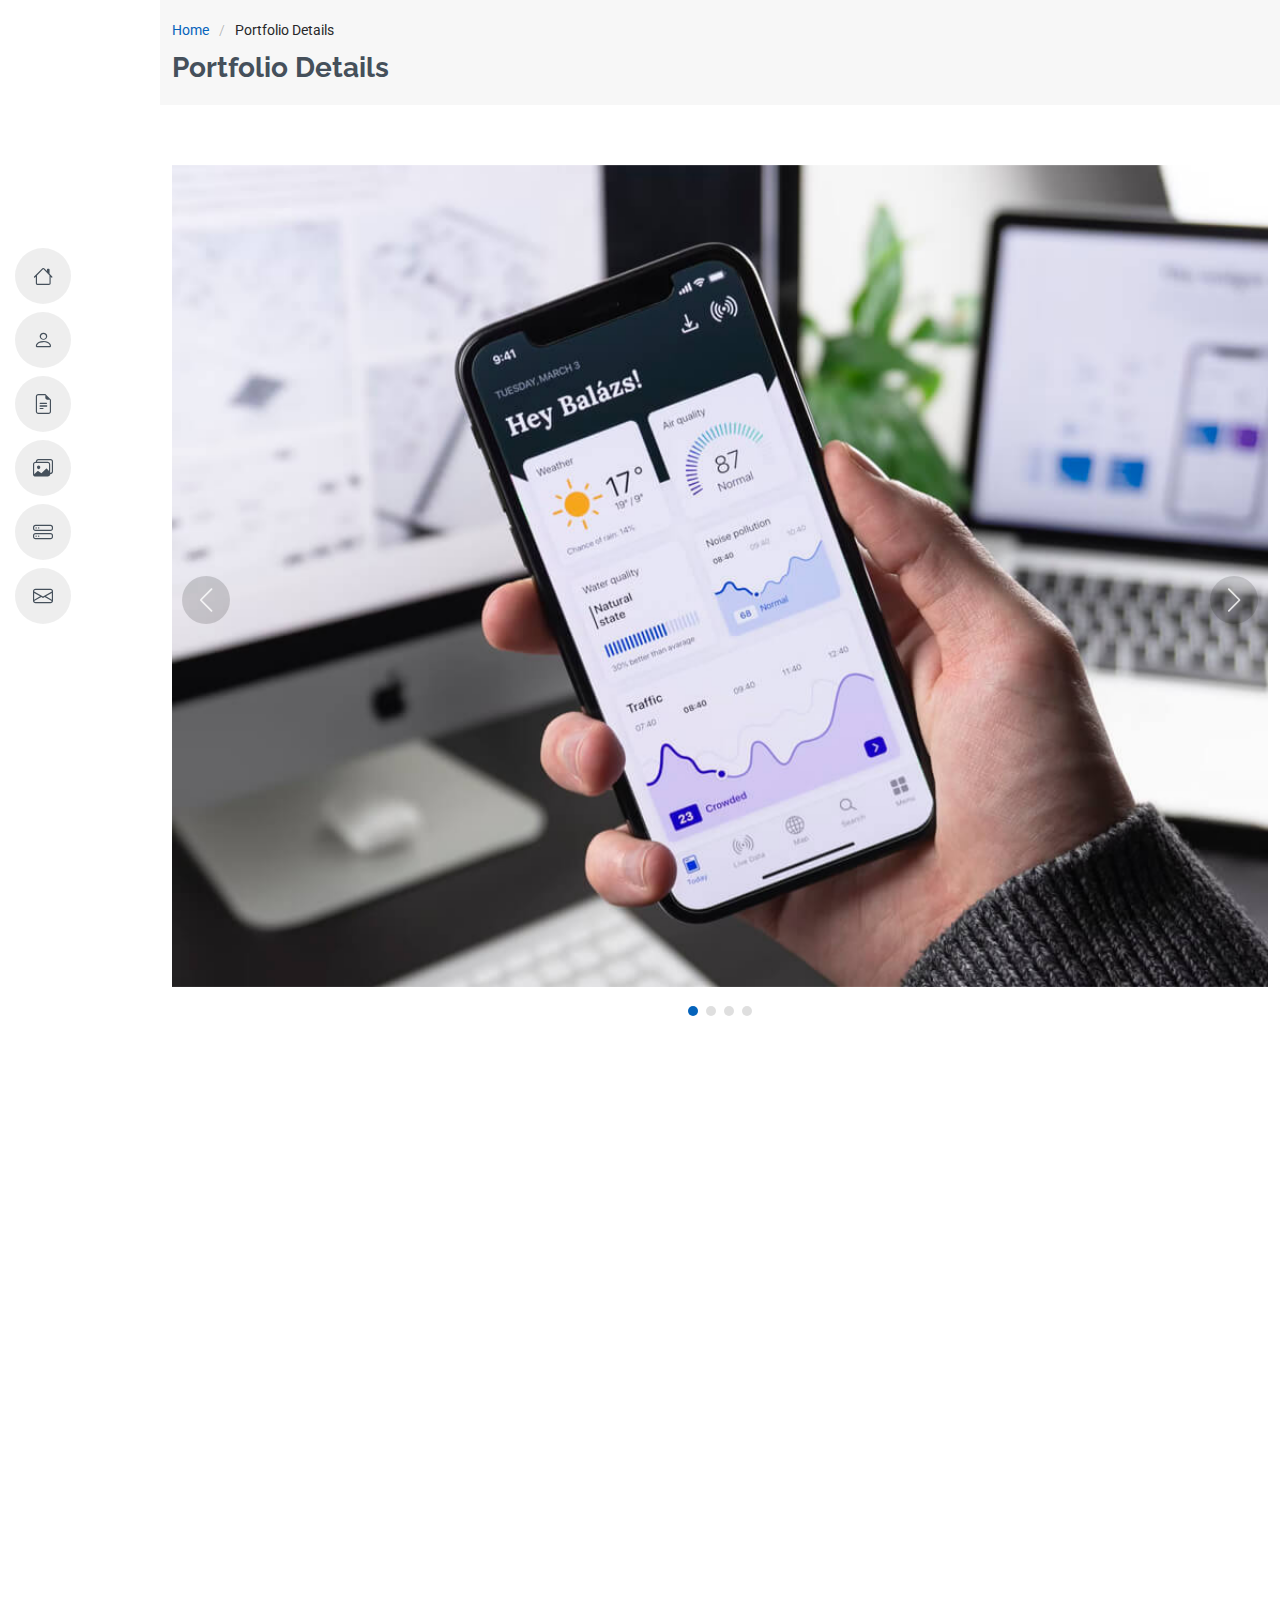
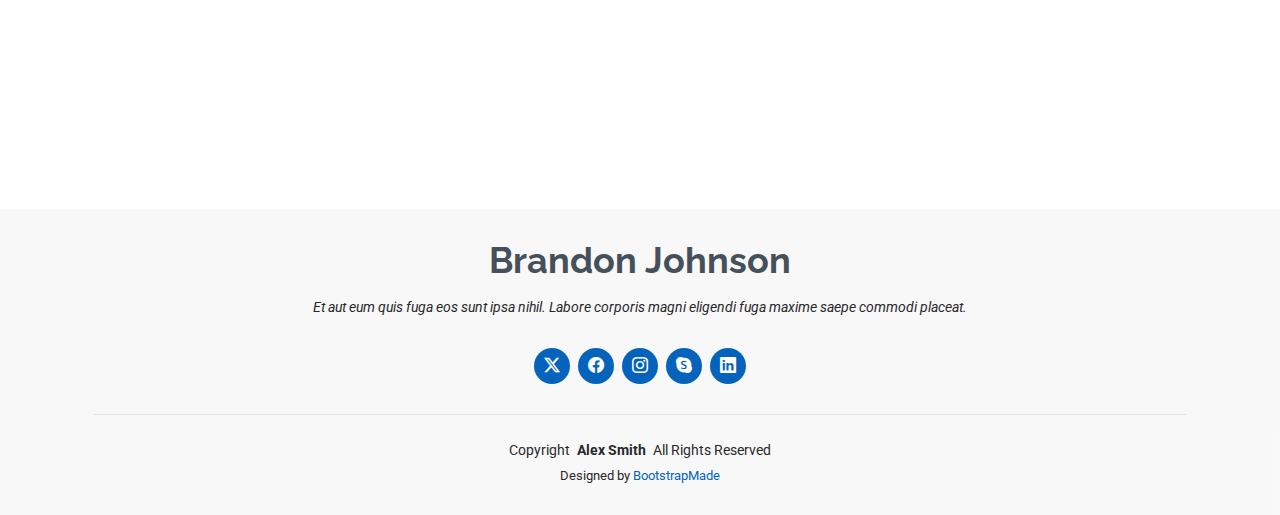
==== portfolio-details.html @ 34d7de76 "web all" ====
<!DOCTYPE html>
<html lang="en">

<head>
  <meta charset="utf-8">
  <meta content="width=device-width, initial-scale=1.0" name="viewport">
  <title>Portfolio Details - MyResume Bootstrap Template</title>
  <meta content="" name="description">
  <meta content="" name="keywords">

  <!-- Favicons -->
  <link href="assets/img/favicon.png" rel="icon">
  <link href="assets/img/apple-touch-icon.png" rel="apple-touch-icon">

  <!-- Fonts -->
  <link href="https://fonts.googleapis.com" rel="preconnect">
  <link href="https://fonts.gstatic.com" rel="preconnect" crossorigin>
  <link href="https://fonts.googleapis.com/css2?family=Roboto:ital,wght@0,100;0,300;0,400;0,500;0,700;0,900;1,100;1,300;1,400;1,500;1,700;1,900&family=Poppins:ital,wght@0,100;0,200;0,300;0,400;0,500;0,600;0,700;0,800;0,900;1,100;1,200;1,300;1,400;1,500;1,600;1,700;1,800;1,900&family=Raleway:ital,wght@0,100;0,200;0,300;0,400;0,500;0,600;0,700;0,800;0,900;1,100;1,200;1,300;1,400;1,500;1,600;1,700;1,800;1,900&display=swap" rel="stylesheet">

  <!-- Vendor CSS Files -->
  <link href="assets/vendor/bootstrap/css/bootstrap.min.css" rel="stylesheet">
  <link href="assets/vendor/bootstrap-icons/bootstrap-icons.css" rel="stylesheet">
  <link href="assets/vendor/aos/aos.css" rel="stylesheet">
  <link href="assets/vendor/glightbox/css/glightbox.min.css" rel="stylesheet">
  <link href="assets/vendor/swiper/swiper-bundle.min.css" rel="stylesheet">

  <!-- Main CSS File -->
  <link href="assets/css/main.css" rel="stylesheet">

  <!-- =======================================================
  * Template Name: MyResume
  * Template URL: https://bootstrapmade.com/free-html-bootstrap-template-my-resume/
  * Updated: Jun 14 2024 with Bootstrap v5.3.3
  * Author: BootstrapMade.com
  * License: https://bootstrapmade.com/license/
  ======================================================== -->
</head>

<body class="portfolio-details-page">

  <header id="header" class="header d-flex flex-column justify-content-center">

    <i class="header-toggle d-xl-none bi bi-list"></i>

    <nav id="navmenu" class="navmenu">
      <ul>
        <li><a href="#hero"><i class="bi bi-house navicon"></i><span>Home</span></a></li>
        <li><a href="#about"><i class="bi bi-person navicon"></i><span>About</span></a></li>
        <li><a href="#resume"><i class="bi bi-file-earmark-text navicon"></i><span>Resume</span></a></li>
        <li><a href="#portfolio"><i class="bi bi-images navicon"></i><span>Portfolio</span></a></li>
        <li><a href="#services"><i class="bi bi-hdd-stack navicon"></i><span>Services</span></a></li>
        <li><a href="#contact"><i class="bi bi-envelope navicon"></i><span>Contact</span></a></li>
      </ul>
    </nav>

  </header>

  <main class="main">

    <!-- Page Title -->
    <div class="page-title" data-aos="fade">
      <div class="container">
        <nav class="breadcrumbs">
          <ol>
            <li><a href="index.html">Home</a></li>
            <li class="current">Portfolio Details</li>
          </ol>
        </nav>
        <h1>Portfolio Details</h1>
      </div>
    </div><!-- End Page Title -->

    <!-- Portfolio Details Section -->
    <section id="portfolio-details" class="portfolio-details section">

      <div class="container" data-aos="fade-up">

        <div class="portfolio-details-slider swiper init-swiper">
          <script type="application/json" class="swiper-config">
            {
              "loop": true,
              "speed": 600,
              "autoplay": {
                "delay": 5000
              },
              "slidesPerView": "auto",
              "navigation": {
                "nextEl": ".swiper-button-next",
                "prevEl": ".swiper-button-prev"
              },
              "pagination": {
                "el": ".swiper-pagination",
                "type": "bullets",
                "clickable": true
              }
            }
          </script>
          <div class="swiper-wrapper align-items-center">

            <div class="swiper-slide">
              <img src="assets/img/portfolio/app-1.jpg" alt="">
            </div>

            <div class="swiper-slide">
              <img src="assets/img/portfolio/product-1.jpg" alt="">
            </div>

            <div class="swiper-slide">
              <img src="assets/img/portfolio/branding-1.jpg" alt="">
            </div>

            <div class="swiper-slide">
              <img src="assets/img/portfolio/books-1.jpg" alt="">
            </div>

          </div>
          <div class="swiper-button-prev"></div>
          <div class="swiper-button-next"></div>
          <div class="swiper-pagination"></div>
        </div>

        <div class="row justify-content-between gy-4 mt-4">

          <div class="col-lg-8" data-aos="fade-up">
            <div class="portfolio-description">
              <h2>This is an example of portfolio details</h2>
              <p>
                Autem ipsum nam porro corporis rerum. Quis eos dolorem eos itaque inventore commodi labore quia quia. Exercitationem repudiandae officiis neque suscipit non officia eaque itaque enim. Voluptatem officia accusantium nesciunt est omnis tempora consectetur dignissimos. Sequi nulla at esse enim cum deserunt eius.
              </p>
              <p>
                Amet consequatur qui dolore veniam voluptatem voluptatem sit. Non aspernatur atque natus ut cum nam et. Praesentium error dolores rerum minus sequi quia veritatis eum. Eos et doloribus doloremque nesciunt molestiae laboriosam.
              </p>

              <div class="testimonial-item">
                <p>
                  <i class="bi bi-quote quote-icon-left"></i>
                  <span>Export tempor illum tamen malis malis eram quae irure esse labore quem cillum quid cillum eram malis quorum velit fore eram velit sunt aliqua noster fugiat irure amet legam anim culpa.</span>
                  <i class="bi bi-quote quote-icon-right"></i>
                </p>
                <div>
                  <img src="assets/img/testimonials/testimonials-2.jpg" class="testimonial-img" alt="">
                  <h3>Sara Wilsson</h3>
                  <h4>Designer</h4>
                </div>
              </div>

              <p>
                Impedit ipsum quae et aliquid doloribus et voluptatem quasi. Perspiciatis occaecati earum et magnam animi. Quibusdam non qui ea vitae suscipit vitae sunt. Repudiandae incidunt cumque minus deserunt assumenda tempore. Delectus voluptas necessitatibus est.
              </p>

              <p>
                Sunt voluptatum sapiente facilis quo odio aut ipsum repellat debitis. Molestiae et autem libero. Explicabo et quod necessitatibus similique quis dolor eum. Numquam eaque praesentium rem et qui nesciunt.
              </p>

            </div>
          </div>

          <div class="col-lg-3" data-aos="fade-up" data-aos-delay="100">
            <div class="portfolio-info">
              <h3>Project information</h3>
              <ul>
                <li><strong>Category</strong> Web design</li>
                <li><strong>Client</strong> ASU Company</li>
                <li><strong>Project date</strong> 01 March, 2020</li>
                <li><strong>Project URL</strong> <a href="#">www.example.com</a></li>
                <li><a href="#" class="btn-visit align-self-start">Visit Website</a></li>
              </ul>
            </div>
          </div>

        </div>

      </div>

    </section><!-- /Portfolio Details Section -->

  </main>

  <footer id="footer" class="footer position-relative">
    <div class="container">
      <h3 class="sitename">Brandon Johnson</h3>
      <p>Et aut eum quis fuga eos sunt ipsa nihil. Labore corporis magni eligendi fuga maxime saepe commodi placeat.</p>
      <div class="social-links d-flex justify-content-center">
        <a href=""><i class="bi bi-twitter-x"></i></a>
        <a href=""><i class="bi bi-facebook"></i></a>
        <a href=""><i class="bi bi-instagram"></i></a>
        <a href=""><i class="bi bi-skype"></i></a>
        <a href=""><i class="bi bi-linkedin"></i></a>
      </div>
      <div class="container">
        <div class="copyright">
          <span>Copyright</span> <strong class="px-1 sitename">Alex Smith</strong> <span>All Rights Reserved</span>
        </div>
        <div class="credits">
          <!-- All the links in the footer should remain intact. -->
          <!-- You can delete the links only if you've purchased the pro version. -->
          <!-- Licensing information: https://bootstrapmade.com/license/ -->
          <!-- Purchase the pro version with working PHP/AJAX contact form: [buy-url] -->
          Designed by <a href="https://bootstrapmade.com/">BootstrapMade</a>
        </div>
      </div>
    </div>
  </footer>

  <!-- Scroll Top -->
  <a href="#" id="scroll-top" class="scroll-top d-flex align-items-center justify-content-center"><i class="bi bi-arrow-up-short"></i></a>

  <!-- Preloader -->
  <div id="preloader"></div>

  <!-- Vendor JS Files -->
  <script src="assets/vendor/bootstrap/js/bootstrap.bundle.min.js"></script>
  <script src="assets/vendor/php-email-form/validate.js"></script>
  <script src="assets/vendor/aos/aos.js"></script>
  <script src="assets/vendor/typed.js/typed.umd.js"></script>
  <script src="assets/vendor/purecounter/purecounter_vanilla.js"></script>
  <script src="assets/vendor/waypoints/noframework.waypoints.js"></script>
  <script src="assets/vendor/glightbox/js/glightbox.min.js"></script>
  <script src="assets/vendor/imagesloaded/imagesloaded.pkgd.min.js"></script>
  <script src="assets/vendor/isotope-layout/isotope.pkgd.min.js"></script>
  <script src="assets/vendor/swiper/swiper-bundle.min.js"></script>

  <!-- Main JS File -->
  <script src="assets/js/main.js"></script>

</body>

</html>
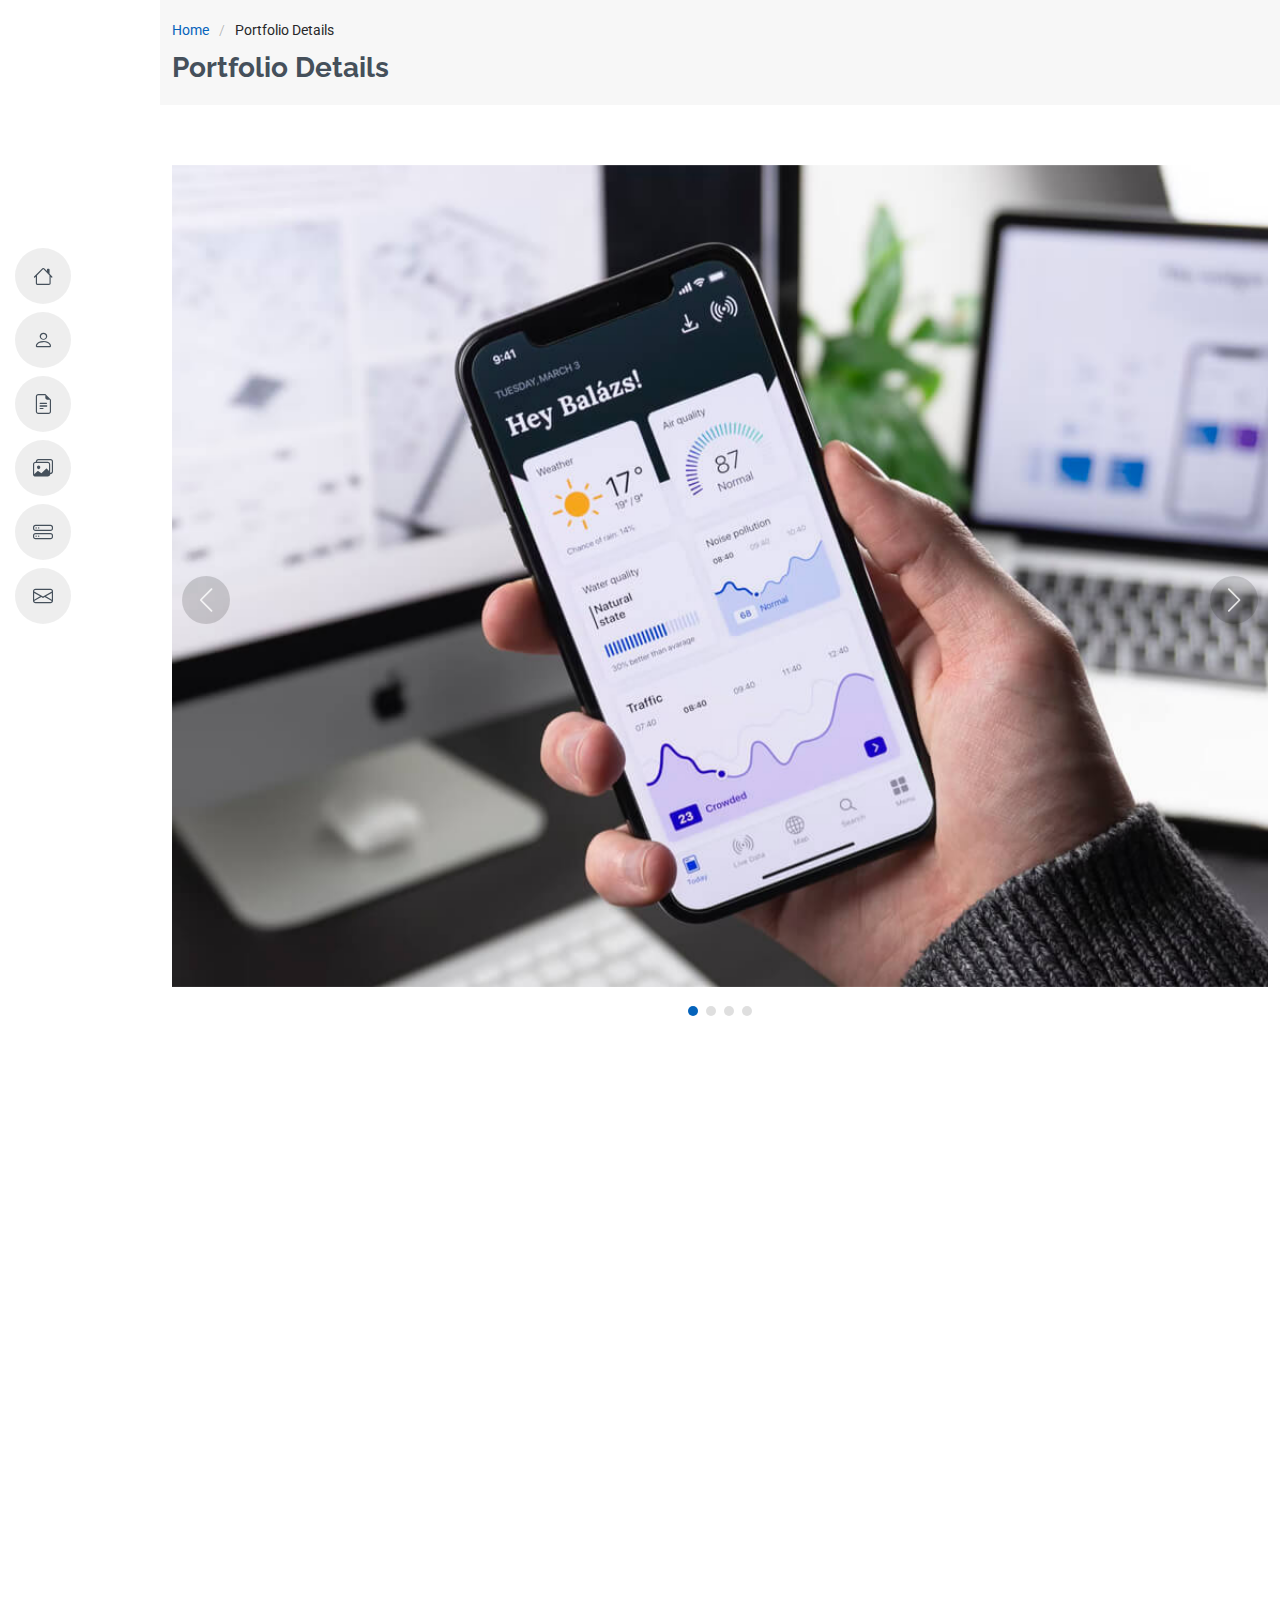
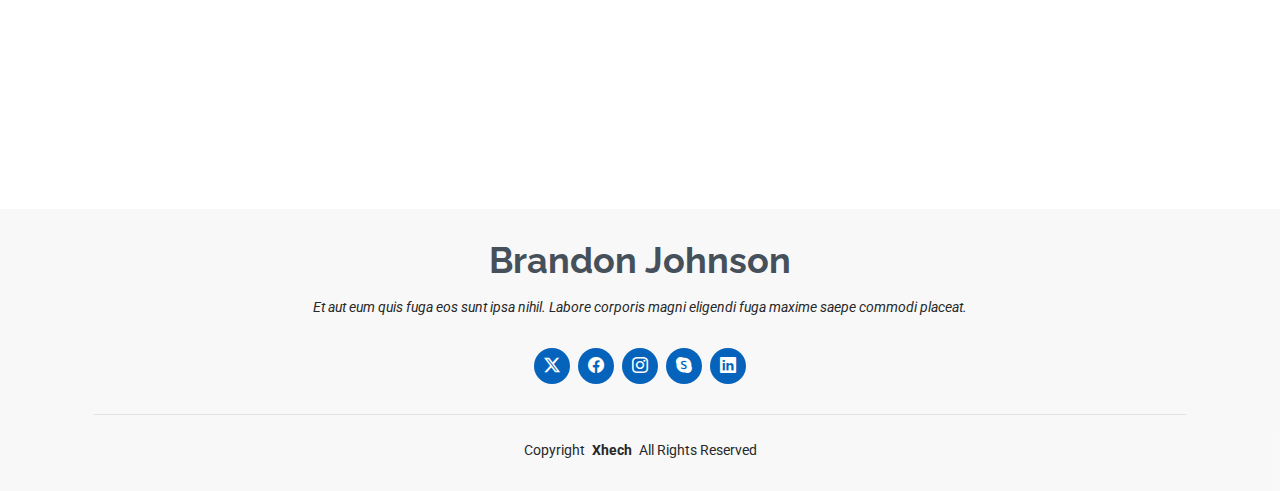
==== commit 539e26f8: "update2" ====
--- a/portfolio-details.html
+++ b/portfolio-details.html
@@ -4,7 +4,7 @@
 <head>
   <meta charset="utf-8">
   <meta content="width=device-width, initial-scale=1.0" name="viewport">
-  <title>Portfolio Details - MyResume Bootstrap Template</title>
+  <title>Portfolio Details - Xhech</title>
   <meta content="" name="description">
   <meta content="" name="keywords">
 
@@ -27,13 +27,7 @@
   <!-- Main CSS File -->
   <link href="assets/css/main.css" rel="stylesheet">
 
-  <!-- =======================================================
-  * Template Name: MyResume
-  * Template URL: https://bootstrapmade.com/free-html-bootstrap-template-my-resume/
-  * Updated: Jun 14 2024 with Bootstrap v5.3.3
-  * Author: BootstrapMade.com
-  * License: https://bootstrapmade.com/license/
-  ======================================================== -->
+
 </head>
 
 <body class="portfolio-details-page">
@@ -189,14 +183,7 @@
       </div>
       <div class="container">
         <div class="copyright">
-          <span>Copyright</span> <strong class="px-1 sitename">Alex Smith</strong> <span>All Rights Reserved</span>
-        </div>
-        <div class="credits">
-          <!-- All the links in the footer should remain intact. -->
-          <!-- You can delete the links only if you've purchased the pro version. -->
-          <!-- Licensing information: https://bootstrapmade.com/license/ -->
-          <!-- Purchase the pro version with working PHP/AJAX contact form: [buy-url] -->
-          Designed by <a href="https://bootstrapmade.com/">BootstrapMade</a>
+          <span>Copyright</span> <strong class="px-1 sitename">Xhech</strong> <span>All Rights Reserved</span>
         </div>
       </div>
     </div>
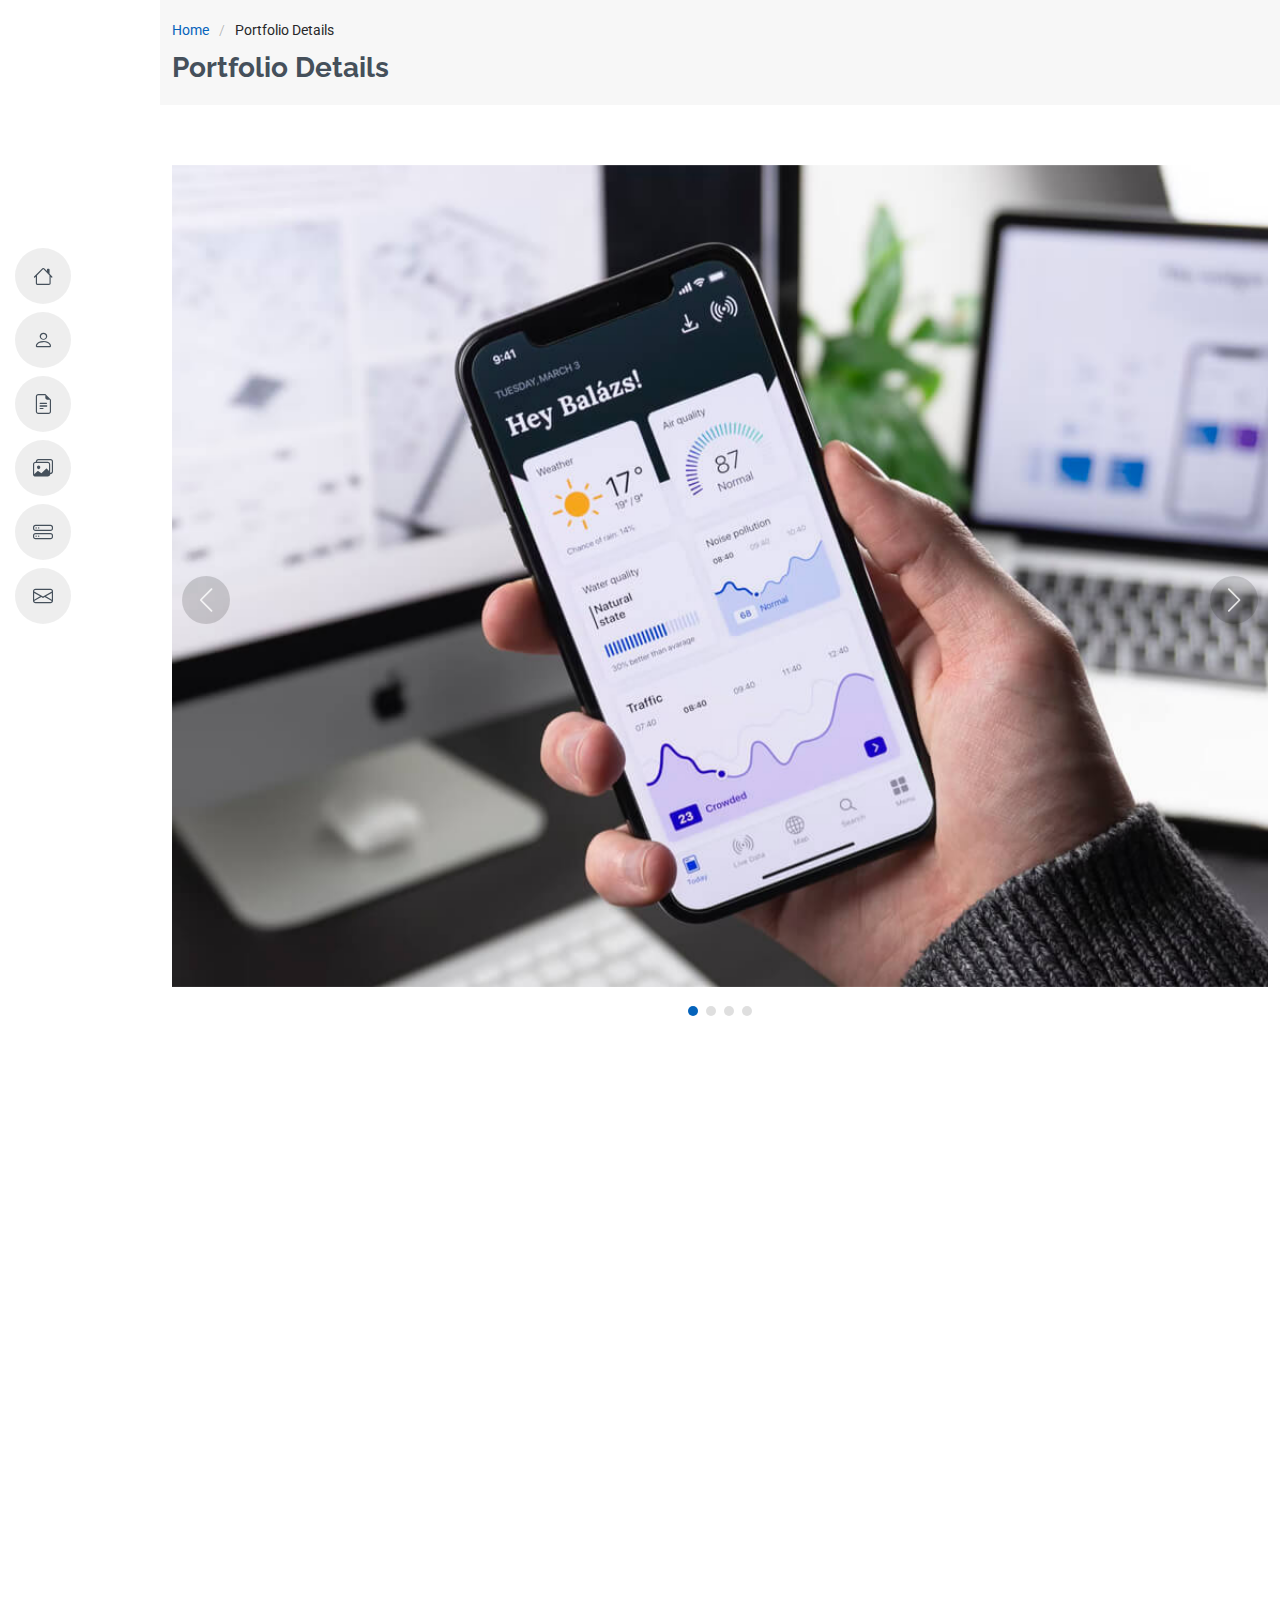
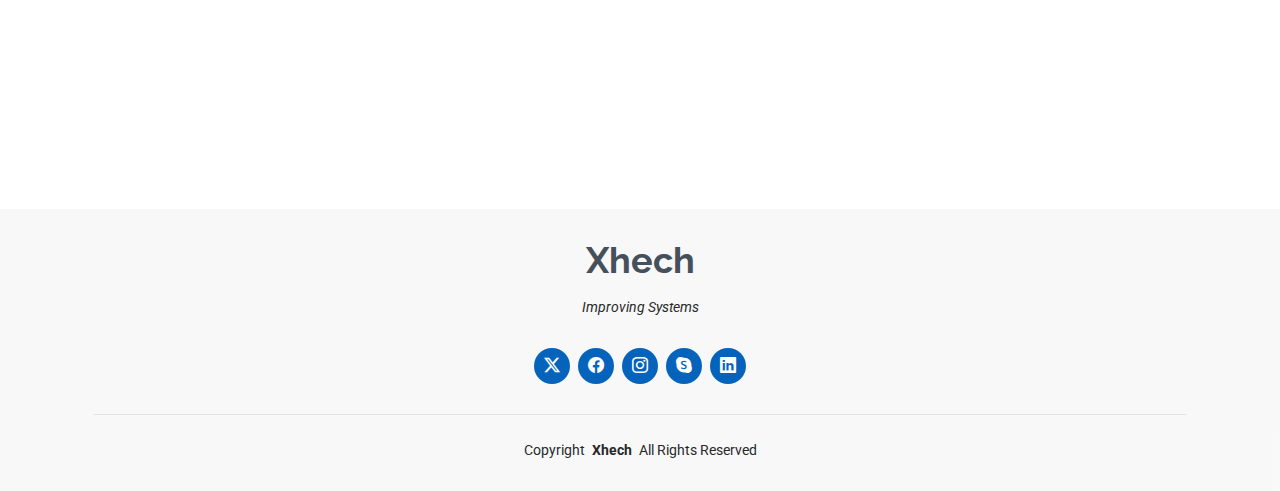
==== commit 6e57bac2: "updated" ====
--- a/portfolio-details.html
+++ b/portfolio-details.html
@@ -172,8 +172,8 @@
 
   <footer id="footer" class="footer position-relative">
     <div class="container">
-      <h3 class="sitename">Brandon Johnson</h3>
-      <p>Et aut eum quis fuga eos sunt ipsa nihil. Labore corporis magni eligendi fuga maxime saepe commodi placeat.</p>
+      <h3 class="sitename">Xhech</h3>
+      <p>Improving Systems</p>
       <div class="social-links d-flex justify-content-center">
         <a href=""><i class="bi bi-twitter-x"></i></a>
         <a href=""><i class="bi bi-facebook"></i></a>
